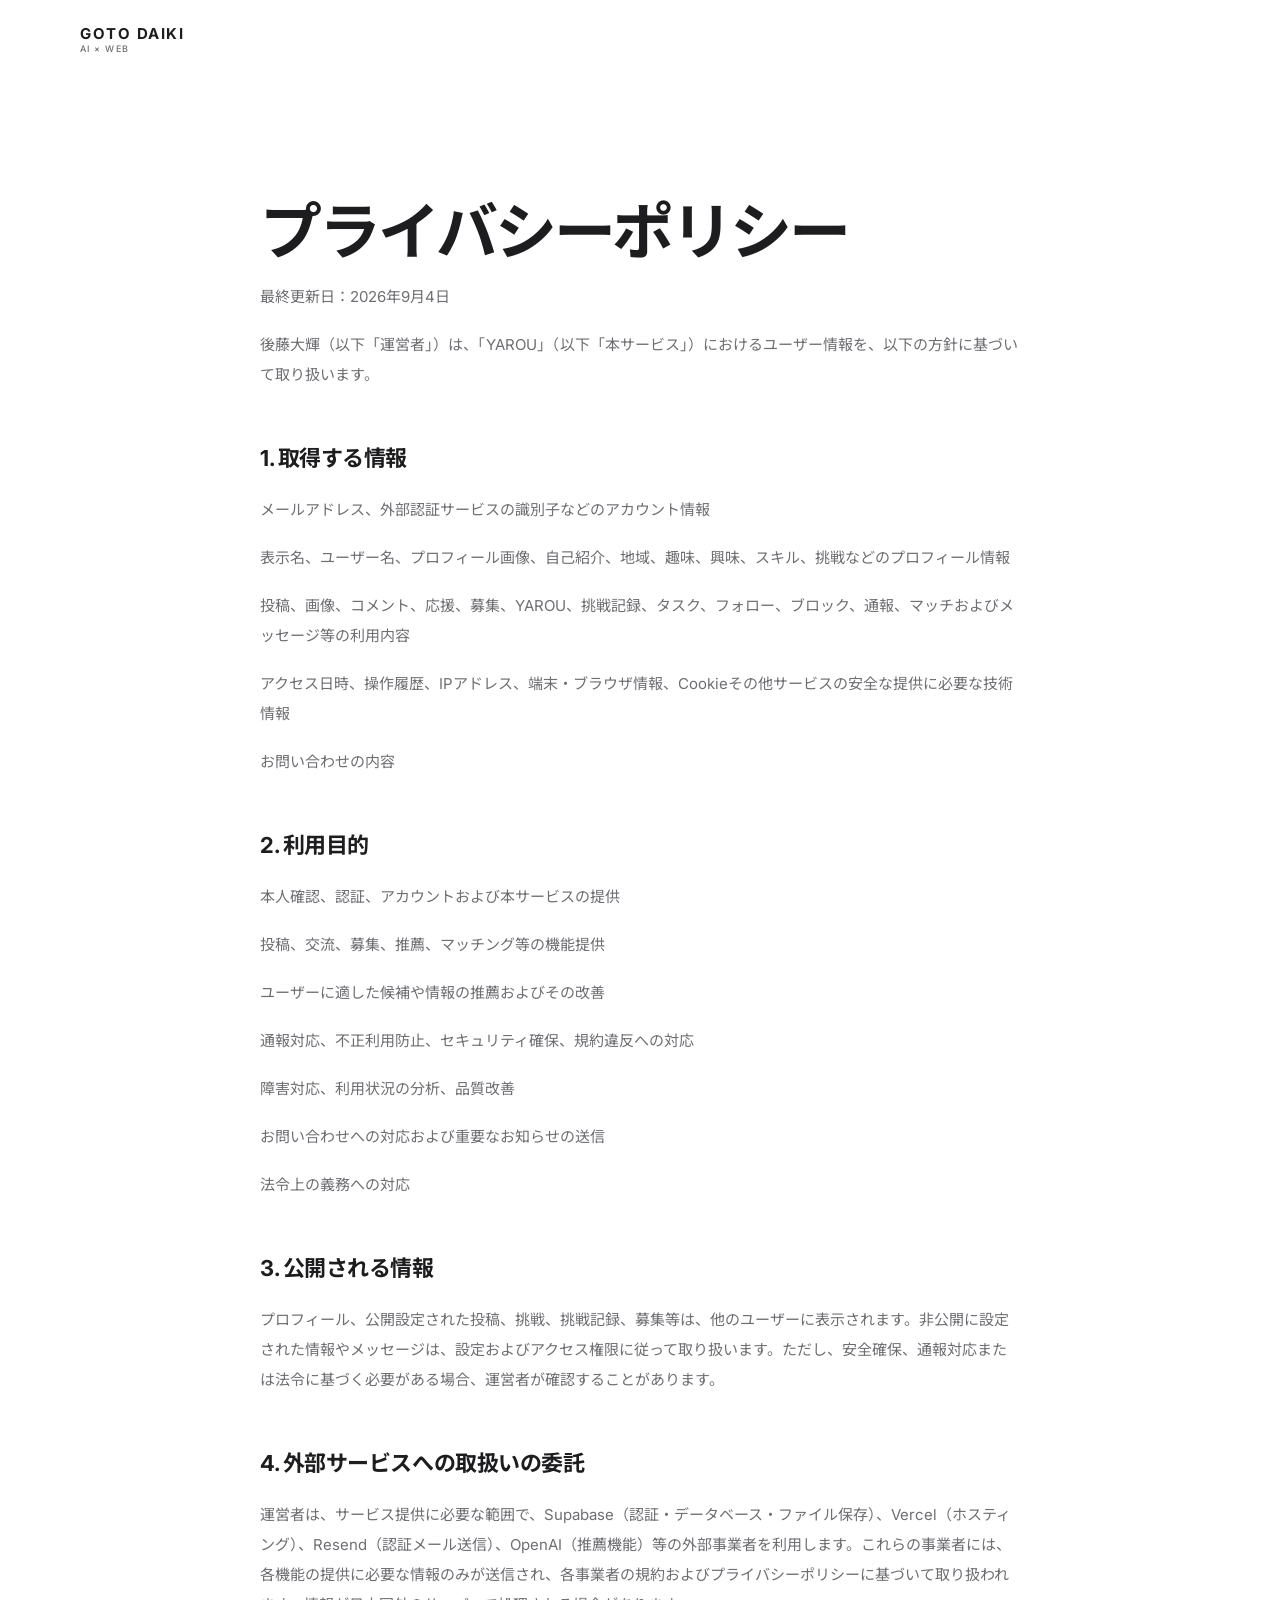
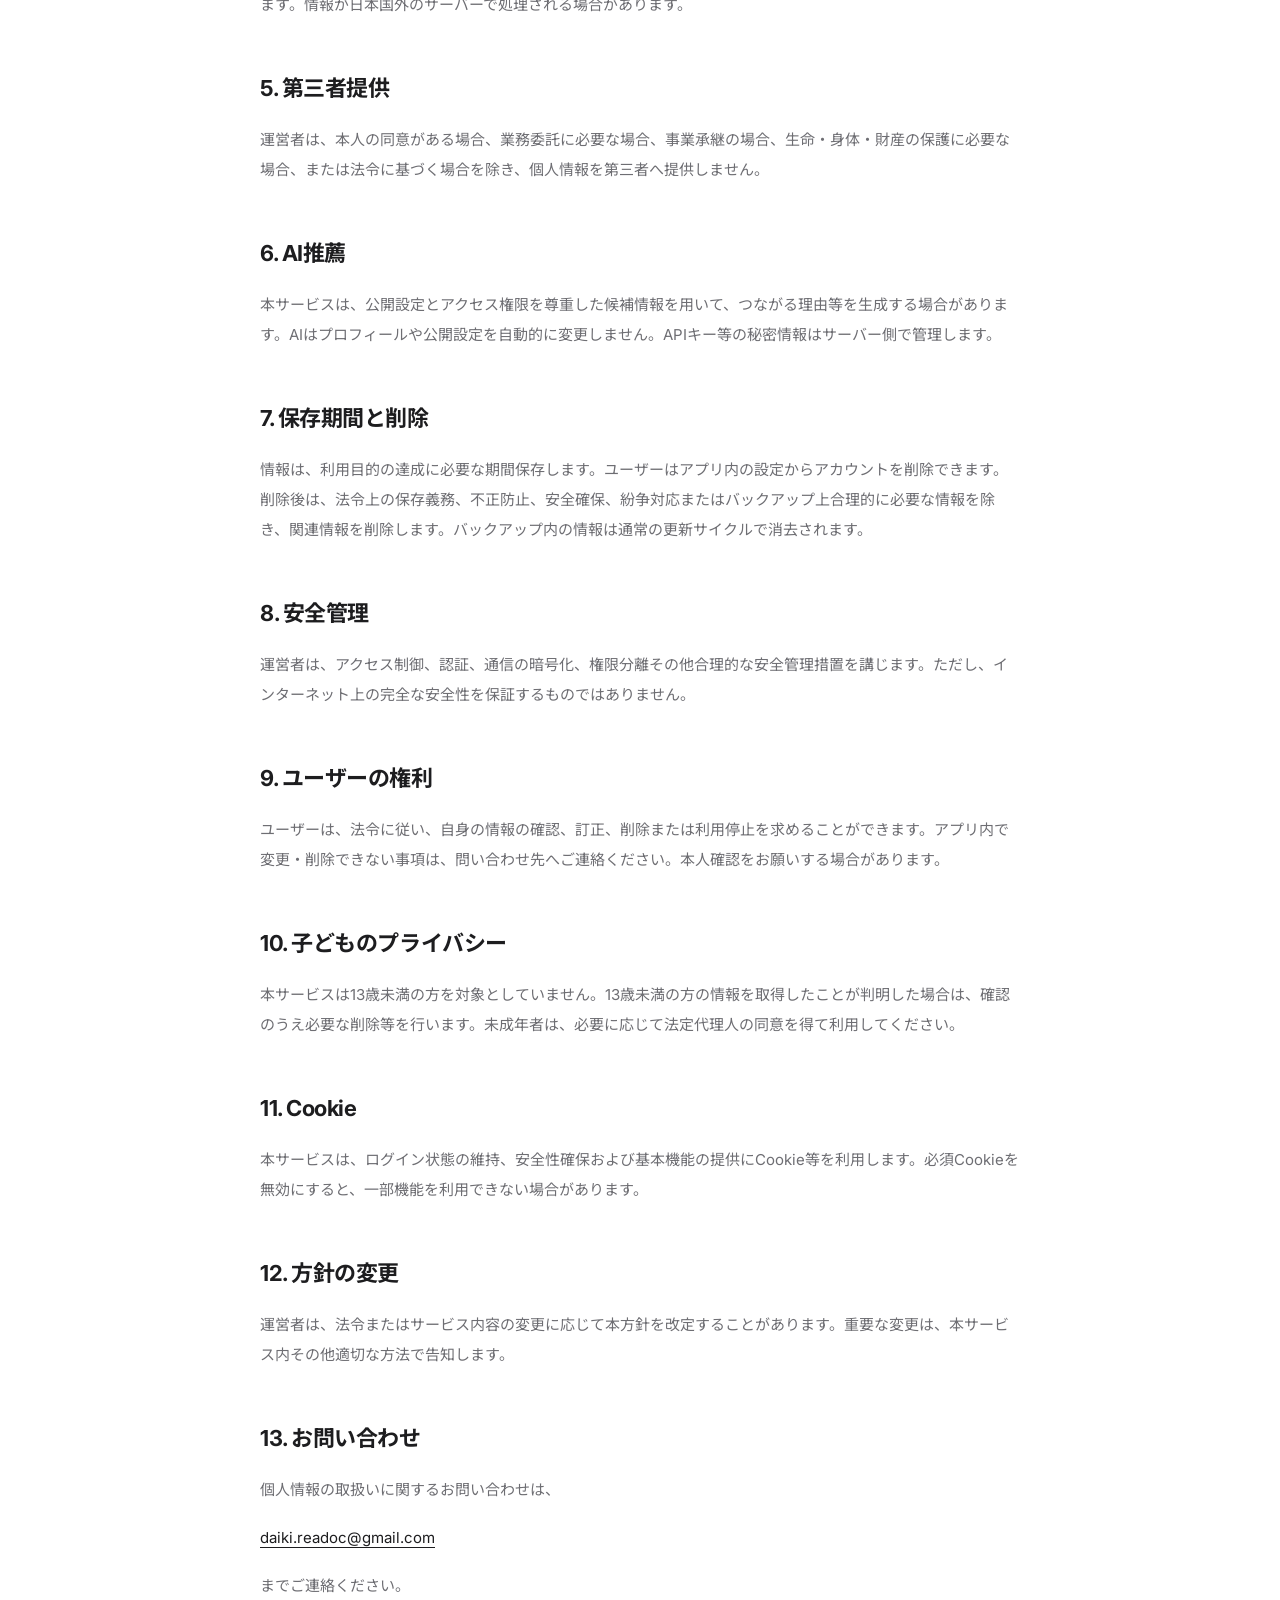
==== yarou/privacy/index.html @ 2304eab0 "Add YAROU privacy policy" ====
<!DOCTYPE html>
<html lang="ja">
<head>
  <!-- Google tag (gtag.js) -->
  <script async src="https://www.googletagmanager.com/gtag/js?id=G-G6S5EXK9KP"></script>
  <script>
    window.dataLayer = window.dataLayer || [];
    function gtag(){dataLayer.push(arguments);}
    gtag('js', new Date());

    gtag('config', 'G-G6S5EXK9KP');
  </script>
  <meta charset="UTF-8" />
  <meta name="viewport" content="width=device-width, initial-scale=1.0" />
  <title>プライバシーポリシー | YAROU</title>
  <link rel="canonical" href="https://gotodaiki.com/yarou/privacy" />
  <link rel="preconnect" href="https://fonts.googleapis.com">
  <link rel="preconnect" href="https://fonts.gstatic.com" crossorigin>
  <link href="https://fonts.googleapis.com/css2?family=Inter:wght@400;500;600;700;800&family=Noto+Sans+JP:wght@300;400;500;600;700;800&display=swap" rel="stylesheet">
  <link rel="stylesheet" href="../../style.css" />
</head>
<body class="privacy-page">
  <header class="site-header privacy-header">
    <div class="container header-inner">
      <a href="/" class="logo">
        <span class="logo-main">GOTO DAIKI</span>
        <span class="logo-sub">AI × WEB</span>
      </a>
    </div>
  </header>

  <main class="privacy-main">
    <article class="privacy-content">
      <h1>プライバシーポリシー</h1>

      <p class="privacy-updated">最終更新日：2026年9月4日</p>

      <p class="privacy-intro">後藤大輝（以下「運営者」）は、「YAROU」（以下「本サービス」）におけるユーザー情報を、以下の方針に基づいて取り扱います。</p>

      <section class="privacy-section">
        <h2>1. 取得する情報</h2>

        <p>メールアドレス、外部認証サービスの識別子などのアカウント情報</p>

        <p>表示名、ユーザー名、プロフィール画像、自己紹介、地域、趣味、興味、スキル、挑戦などのプロフィール情報</p>

        <p>投稿、画像、コメント、応援、募集、YAROU、挑戦記録、タスク、フォロー、ブロック、通報、マッチおよびメッセージ等の利用内容</p>

        <p>アクセス日時、操作履歴、IPアドレス、端末・ブラウザ情報、Cookieその他サービスの安全な提供に必要な技術情報</p>

        <p>お問い合わせの内容</p>
      </section>

      <section class="privacy-section">
        <h2>2. 利用目的</h2>

        <p>本人確認、認証、アカウントおよび本サービスの提供</p>

        <p>投稿、交流、募集、推薦、マッチング等の機能提供</p>

        <p>ユーザーに適した候補や情報の推薦およびその改善</p>

        <p>通報対応、不正利用防止、セキュリティ確保、規約違反への対応</p>

        <p>障害対応、利用状況の分析、品質改善</p>

        <p>お問い合わせへの対応および重要なお知らせの送信</p>

        <p>法令上の義務への対応</p>
      </section>

      <section class="privacy-section">
        <h2>3. 公開される情報</h2>

        <p>プロフィール、公開設定された投稿、挑戦、挑戦記録、募集等は、他のユーザーに表示されます。非公開に設定された情報やメッセージは、設定およびアクセス権限に従って取り扱います。ただし、安全確保、通報対応または法令に基づく必要がある場合、運営者が確認することがあります。</p>
      </section>

      <section class="privacy-section">
        <h2>4. 外部サービスへの取扱いの委託</h2>

        <p>運営者は、サービス提供に必要な範囲で、Supabase（認証・データベース・ファイル保存）、Vercel（ホスティング）、Resend（認証メール送信）、OpenAI（推薦機能）等の外部事業者を利用します。これらの事業者には、各機能の提供に必要な情報のみが送信され、各事業者の規約およびプライバシーポリシーに基づいて取り扱われます。情報が日本国外のサーバーで処理される場合があります。</p>
      </section>

      <section class="privacy-section">
        <h2>5. 第三者提供</h2>

        <p>運営者は、本人の同意がある場合、業務委託に必要な場合、事業承継の場合、生命・身体・財産の保護に必要な場合、または法令に基づく場合を除き、個人情報を第三者へ提供しません。</p>
      </section>

      <section class="privacy-section">
        <h2>6. AI推薦</h2>

        <p>本サービスは、公開設定とアクセス権限を尊重した候補情報を用いて、つながる理由等を生成する場合があります。AIはプロフィールや公開設定を自動的に変更しません。APIキー等の秘密情報はサーバー側で管理します。</p>
      </section>

      <section class="privacy-section">
        <h2>7. 保存期間と削除</h2>

        <p>情報は、利用目的の達成に必要な期間保存します。ユーザーはアプリ内の設定からアカウントを削除できます。削除後は、法令上の保存義務、不正防止、安全確保、紛争対応またはバックアップ上合理的に必要な情報を除き、関連情報を削除します。バックアップ内の情報は通常の更新サイクルで消去されます。</p>
      </section>

      <section class="privacy-section">
        <h2>8. 安全管理</h2>

        <p>運営者は、アクセス制御、認証、通信の暗号化、権限分離その他合理的な安全管理措置を講じます。ただし、インターネット上の完全な安全性を保証するものではありません。</p>
      </section>

      <section class="privacy-section">
        <h2>9. ユーザーの権利</h2>

        <p>ユーザーは、法令に従い、自身の情報の確認、訂正、削除または利用停止を求めることができます。アプリ内で変更・削除できない事項は、問い合わせ先へご連絡ください。本人確認をお願いする場合があります。</p>
      </section>

      <section class="privacy-section">
        <h2>10. 子どものプライバシー</h2>

        <p>本サービスは13歳未満の方を対象としていません。13歳未満の方の情報を取得したことが判明した場合は、確認のうえ必要な削除等を行います。未成年者は、必要に応じて法定代理人の同意を得て利用してください。</p>
      </section>

      <section class="privacy-section">
        <h2>11. Cookie</h2>

        <p>本サービスは、ログイン状態の維持、安全性確保および基本機能の提供にCookie等を利用します。必須Cookieを無効にすると、一部機能を利用できない場合があります。</p>
      </section>

      <section class="privacy-section">
        <h2>12. 方針の変更</h2>

        <p>運営者は、法令またはサービス内容の変更に応じて本方針を改定することがあります。重要な変更は、本サービス内その他適切な方法で告知します。</p>
      </section>

      <section class="privacy-section">
        <h2>13. お問い合わせ</h2>

        <p>個人情報の取扱いに関するお問い合わせは、</p>

        <p><a href="mailto:daiki.readoc@gmail.com">daiki.readoc@gmail.com</a></p>

        <p>までご連絡ください。</p>
      </section>
    </article>
  </main>
</body>
</html>
---- style.css ----
/* ==========================================================================
   Tokens
   ========================================================================== */
* {
  box-sizing: border-box;
}

:root {
  --white: #ffffff;
  --ink: #1d1d1f;
  --ink-soft: #6e6e73;
  --line: rgba(0, 0, 0, 0.08);
  --line-strong: rgba(0, 0, 0, 0.16);

  --glass-bg: rgba(255, 255, 255, 0.55);
  --glass-border: rgba(255, 255, 255, 0.6);
  --glass-shadow: 0 20px 60px rgba(0, 0, 0, 0.08);

  --ease: cubic-bezier(.16, 1, .3, 1);
  --font: -apple-system, BlinkMacSystemFont, "Inter", "Hiragino Sans",
    "Hiragino Kaku Gothic ProN", "Noto Sans JP", "Yu Gothic", sans-serif;
}

html {
  scroll-behavior: smooth;
}

body {
  margin: 0;
  font-family: var(--font);
  color: var(--ink);
  background: var(--white);
  line-height: 1.85;
  -webkit-font-smoothing: antialiased;
  text-rendering: optimizeLegibility;
  overflow-x: hidden;
}

a {
  color: inherit;
  text-decoration: none;
}

img {
  max-width: 100%;
  display: block;
}

.container {
  width: min(1120px, calc(100% - 48px));
  margin: 0 auto;
  position: relative;
}

/* Subtle film-grain overlay for a premium, tactile finish */
.grain {
  position: fixed;
  inset: 0;
  pointer-events: none;
  z-index: 2;
  opacity: 0.025;
  mix-blend-mode: multiply;
  background-image: url("data:image/svg+xml,%3Csvg xmlns='http://www.w3.org/2000/svg' width='120' height='120'%3E%3Cfilter id='n'%3E%3CfeTurbulence type='fractalNoise' baseFrequency='0.9' numOctaves='2' stitchTiles='stitch'/%3E%3C/filter%3E%3Crect width='100%25' height='100%25' filter='url(%23n)'/%3E%3C/svg%3E");
}

/* ==========================================================================
   Scroll reveal
   ========================================================================== */
.reveal {
  opacity: 0;
  transform: translateY(28px);
  transition: opacity .9s var(--ease), transform .9s var(--ease);
  transition-delay: var(--reveal-delay, 0s);
  will-change: opacity, transform;
}

.reveal.is-visible {
  opacity: 1;
  transform: translateY(0);
}

/* Buttons fade up into view on scroll, independent of hover/active transforms */
.btn-reveal {
  opacity: 0;
  transform: translateY(20px);
  transition: opacity .6s ease-out, transform .6s ease-out;
  transition-delay: var(--reveal-delay, 0s);
  will-change: opacity, transform;
}

.btn-reveal.is-visible {
  opacity: 1;
  transform: translateY(0);
}

@media (prefers-reduced-motion: reduce) {
  html {
    scroll-behavior: auto;
  }
  .reveal,
  .btn-reveal {
    opacity: 1;
    transform: none;
    transition: none;
  }
  .blob {
    animation: none !important;
  }
}

/* ==========================================================================
   Glass utilities
   ========================================================================== */
.glass {
  background: var(--glass-bg);
  border: 1px solid var(--glass-border);
  backdrop-filter: blur(24px) saturate(160%);
  -webkit-backdrop-filter: blur(24px) saturate(160%);
  box-shadow: var(--glass-shadow);
}

/* ==========================================================================
   Header
   ========================================================================== */
.site-header {
  position: fixed;
  inset: 0 0 auto 0;
  z-index: 100;
  background: rgba(255, 255, 255, 0.7);
  backdrop-filter: blur(20px) saturate(180%);
  -webkit-backdrop-filter: blur(20px) saturate(180%);
  border-bottom: 1px solid transparent;
  transition: border-color .4s var(--ease), background .4s var(--ease);
}

.site-header.scrolled {
  border-bottom-color: var(--line);
  background: rgba(255, 255, 255, 0.86);
}

.header-inner {
  height: 78px;
  display: flex;
  align-items: center;
  justify-content: space-between;
  gap: 24px;
}

.logo {
  display: flex;
  flex-direction: column;
  gap: 3px;
  line-height: 1;
}

.logo-main {
  font-size: 15px;
  font-weight: 700;
  letter-spacing: .1em;
  color: var(--ink);
}

.logo-sub {
  font-size: 9px;
  font-weight: 500;
  letter-spacing: .16em;
  color: var(--ink-soft);
}

.nav {
  display: flex;
  gap: 36px;
  font-size: 13px;
  font-weight: 500;
  color: var(--ink-soft);
  margin: 0 auto;
}

.nav a {
  position: relative;
  padding: 6px 0;
  transition: color .25s var(--ease);
}

.nav a::after {
  content: "";
  position: absolute;
  left: 0;
  right: 100%;
  bottom: 0;
  height: 1px;
  background: var(--ink);
  transition: right .3s var(--ease);
}

.nav a:hover,
.nav a.active {
  color: var(--ink);
}

.nav a:hover::after,
.nav a.active::after {
  right: 0;
}

.header-actions {
  display: flex;
  align-items: center;
  gap: 18px;
}

.menu-button {
  display: none;
  border: 0;
  background: transparent;
  padding: 8px;
  width: 40px;
  height: 40px;
  cursor: pointer;
}

.menu-button span {
  display: block;
  width: 20px;
  height: 1.5px;
  margin: 5px auto;
  background: var(--ink);
  transition: transform .3s var(--ease), opacity .3s var(--ease);
}

.menu-button[aria-expanded="true"] span:first-child {
  transform: translateY(6.5px) rotate(45deg);
}

.menu-button[aria-expanded="true"] span:last-child {
  transform: translateY(-6.5px) rotate(-45deg);
}

/* Fullscreen mobile nav */
.mobile-nav {
  position: fixed;
  inset: 0;
  z-index: 90;
  display: flex;
  align-items: center;
  justify-content: center;
  background: rgba(255, 255, 255, 0.78);
  backdrop-filter: blur(30px) saturate(180%);
  -webkit-backdrop-filter: blur(30px) saturate(180%);
  opacity: 0;
  visibility: hidden;
  transform: translateY(-8px);
  transition: opacity .4s var(--ease), transform .4s var(--ease), visibility .4s;
}

.mobile-nav.open {
  opacity: 1;
  visibility: visible;
  transform: translateY(0);
}

.mobile-nav nav {
  display: flex;
  flex-direction: column;
  align-items: center;
  gap: 28px;
}

.mobile-nav a {
  font-size: 26px;
  font-weight: 600;
  letter-spacing: -.02em;
}

.mobile-nav-cta {
  margin-top: 12px;
  padding: 14px 30px;
  border-radius: 9999px;
  background: #000000;
  color: #ffffff;
  border: 1px solid #000000;
  box-shadow: 0 6px 18px rgba(0, 0, 0, 0.1);
  font-size: 15px !important;
  font-weight: 600 !important;
  transition: background .25s var(--ease), color .25s var(--ease),
    transform .25s var(--ease), box-shadow .25s var(--ease);
}

.mobile-nav-cta:hover {
  background: #ffffff;
  color: #000000;
  transform: translateY(-2px);
  box-shadow: 0 10px 24px rgba(0, 0, 0, 0.1);
}

.mobile-nav-cta:active {
  transform: scale(0.98);
  transition-duration: .12s;
}

/* ==========================================================================
   Buttons
   ========================================================================== */
.button {
  display: inline-flex;
  min-height: 50px;
  padding: 0 26px;
  align-items: center;
  justify-content: center;
  border-radius: 9999px;
  font-size: 14px;
  font-weight: 600;
  letter-spacing: -.01em;
  font-family: inherit;
  cursor: pointer;
  background: #000000;
  color: #ffffff;
  border: 1px solid #000000;
  box-shadow: 0 6px 18px rgba(0, 0, 0, 0.1);
  transition: background .25s var(--ease), color .25s var(--ease),
    transform .25s var(--ease), box-shadow .25s var(--ease);
  white-space: nowrap;
}

.button:hover {
  background: #ffffff;
  color: #000000;
  border-color: #000000;
  transform: translateY(-2px);
  box-shadow: 0 10px 24px rgba(0, 0, 0, 0.1);
}

.button:active {
  transform: scale(0.98);
  transition-duration: .12s;
}

.button.small {
  min-height: 38px;
  padding: 0 18px;
  font-size: 13px;
}

.button.full {
  width: 100%;
}

/* ==========================================================================
   Hero
   ========================================================================== */
.hero {
  position: relative;
  min-height: 100vh;
  display: flex;
  flex-direction: column;
  align-items: center;
  justify-content: center;
  padding: 140px 0 80px;
  text-align: center;
  overflow: hidden;
}

.hero-bg {
  position: absolute;
  inset: 0;
  z-index: -1;
  overflow: hidden;
}

.blob {
  position: absolute;
  border-radius: 50%;
  filter: blur(90px);
  opacity: .5;
}

.blob-a {
  width: 620px;
  height: 620px;
  top: -220px;
  right: -180px;
  background: radial-gradient(circle, rgba(0, 0, 0, .05), transparent 70%);
  animation: float-a 22s ease-in-out infinite;
}

.blob-b {
  width: 520px;
  height: 520px;
  bottom: -220px;
  left: -160px;
  background: radial-gradient(circle, rgba(0, 0, 0, .035), transparent 70%);
  animation: float-b 26s ease-in-out infinite;
}

@keyframes float-a {
  0%, 100% { transform: translate(0, 0); }
  50% { transform: translate(-40px, 50px); }
}

@keyframes float-b {
  0%, 100% { transform: translate(0, 0); }
  50% { transform: translate(50px, -40px); }
}

.hero-inner {
  max-width: 880px;
}

.eyebrow {
  margin: 0 0 22px;
  font-size: 12px;
  letter-spacing: .28em;
  font-weight: 600;
  color: var(--ink-soft);
  text-transform: uppercase;
}

h1 {
  margin: 0;
  font-size: clamp(46px, 8.5vw, 104px);
  line-height: 1.05;
  letter-spacing: -.045em;
  font-weight: 700;
}

.hero-name {
  display: block;
  margin-bottom: 22px;
  color: var(--ink-soft);
  font-size: 12px;
  font-weight: 600;
  line-height: 1;
  letter-spacing: .18em;
}

.hero-jp {
  margin: 18px 0 0;
  font-size: 17px;
  font-weight: 500;
  letter-spacing: .01em;
  color: var(--ink-soft);
}

.hero-tagline {
  margin: 14px 0 0;
  font-size: 15px;
  font-weight: 300;
  letter-spacing: .12em;
  color: #5c5c5f;
}

.hero-copy {
  margin: 18px auto 0;
  max-width: 560px;
  font-size: 18px;
  font-weight: 400;
  color: var(--ink-soft);
}

.hero-actions {
  display: flex;
  gap: 14px;
  justify-content: center;
  margin-top: 42px;
}

.hero-pillars {
  margin-top: 90px;
}

.pillars-bar {
  display: flex;
  border-radius: 22px;
  padding: 6px;
  gap: 6px;
}

.pillar {
  flex: 1;
  display: flex;
  flex-direction: column;
  align-items: center;
  gap: 8px;
  padding: 22px 14px;
  border-radius: 16px;
  transition: background .3s var(--ease);
}

.pillar:hover {
  background: rgba(255, 255, 255, 0.6);
}

.pillar-index {
  font-size: 11px;
  font-weight: 700;
  letter-spacing: .1em;
  color: var(--ink-soft);
}

.pillar-name {
  font-size: 13px;
  font-weight: 600;
  letter-spacing: .04em;
}

/* ==========================================================================
   Sections
   ========================================================================== */
.section {
  padding: 160px 0;
  position: relative;
}

.section-number {
  margin: 0 0 18px;
  font-size: 12px;
  font-weight: 600;
  letter-spacing: .12em;
  color: var(--ink-soft);
  text-transform: uppercase;
}

h2 {
  margin: 0 0 60px;
  font-size: clamp(36px, 5.5vw, 64px);
  line-height: 1.15;
  letter-spacing: -.04em;
  font-weight: 700;
}

.lead {
  font-size: 21px;
  font-weight: 600;
  line-height: 1.6;
  letter-spacing: -.01em;
}

.section-heading-jp {
  margin: -46px 0 60px;
  font-size: 15px;
  font-weight: 500;
  letter-spacing: .01em;
  color: var(--ink-soft);
}

.title-with-badge {
  margin-bottom: 44px;
}

.title-with-badge h2 {
  margin-bottom: 16px;
}

.title-with-badge .section-heading-jp {
  margin: -2px 0 16px;
}

p {
  color: var(--ink-soft);
}

.lead,
h1, h2, h3,
.pillar-name,
.card h3 {
  color: var(--ink);
}

/* Profile */
.profile-grid {
  display: grid;
  grid-template-columns: .72fr 1.28fr;
  gap: 88px;
  align-items: start;
}

.profile-photo {
  width: 100%;
  max-width: 330px;
  justify-self: center;
}

.profile-image {
  display: block;
  width: 100%;
  height: auto;
  border-radius: 28px;
  object-fit: cover;
  object-position: center 42%;
}

.profile-content p {
  margin-top: 0;
}

.profile-social {
  justify-content: flex-start;
}

.social-links {
  display: flex;
  flex-wrap: wrap;
  gap: 12px;
  margin-top: 34px;
}

.social-links a {
  display: inline-flex;
  align-items: center;
  gap: 9px;
  padding: 11px 20px;
  border-radius: 9999px;
  font-size: 13px;
  font-weight: 600;
  background: #000000;
  color: #ffffff;
  border: 1px solid #000000;
  transition: background .25s var(--ease), color .25s var(--ease),
    transform .25s var(--ease);
}

.social-links a:hover {
  background: #ffffff;
  color: #000000;
  transform: translateY(-2px);
}

.social-links a:active {
  transform: scale(0.98);
  transition-duration: .12s;
}

.social-icon {
  display: inline-flex;
  flex-shrink: 0;
}

.social-icon svg {
  width: 16px;
  height: 16px;
  display: block;
}

.section-divide {
  border-top: 1px solid var(--line);
}

.section-intro {
  max-width: 640px;
  margin: -28px 0 56px;
  font-size: 18px;
}

.cards {
  display: grid;
  grid-template-columns: 1fr 1fr;
  gap: 24px;
}

.card {
  padding: 38px;
  border-radius: 26px;
}

.app-card {
  min-height: 420px;
  display: flex;
  flex-direction: column;
  background: var(--white);
  border: 1px solid var(--line);
  box-shadow: 0 24px 60px rgba(0, 0, 0, 0.06);
  transition: transform .5s var(--ease), border-color .5s var(--ease), box-shadow .5s var(--ease);
}

.app-card:hover {
  transform: translateY(-6px);
  border-color: var(--line-strong);
  box-shadow: 0 30px 70px rgba(0, 0, 0, 0.09);
}

/* Status indicator — intentionally static (no hover/focus feedback) so it
   can never be mistaken for a clickable button. */
.card-title-row {
  display: flex;
  align-items: center;
  gap: 14px;
  margin: 0 0 8px;
}

.card .card-title-row h3 {
  margin: 0;
}

.badge-outline {
  display: inline-flex;
  align-items: center;
  flex-shrink: 0;
  height: 32px;
  padding: 0 16px;
  border-radius: 9999px;
  background: #ffffff;
  color: #000000;
  border: 1px solid #000000;
  font-size: 12px;
  font-weight: 600;
  letter-spacing: .12em;
  cursor: default;
}

.card h3 {
  margin: 30px 0 4px;
  font-size: 36px;
  letter-spacing: -.03em;
  font-weight: 700;
}

.card-subtitle {
  margin: 0 0 26px;
  color: var(--ink);
  font-weight: 600;
}

.feature-list {
  display: flex;
  flex-wrap: wrap;
  gap: 8px;
  margin-top: auto;
  padding-top: 28px;
}

.feature-list span {
  padding: 8px 12px;
  border-radius: 8px;
  background: var(--white);
  border: 1px solid var(--line);
  color: var(--ink);
  font-size: 12px;
  font-weight: 500;
}

/* Single, wide, centered app card */
.cards.cards-single {
  grid-template-columns: 1fr;
  max-width: 900px;
  margin: 0 auto;
}

.card-wide {
  min-height: auto;
  display: block;
  padding: 72px;
}

.card-wide-grid {
  display: grid;
  grid-template-columns: 1.4fr 1fr;
  gap: 64px;
  align-items: center;
}

.card-wide-aside {
  padding-left: 56px;
  border-left: 1px solid var(--line);
}

.card-wide-aside-label {
  margin: 0 0 22px;
  font-size: 11px;
  font-weight: 700;
  letter-spacing: .14em;
  color: var(--ink-soft);
}

.feature-list-vertical {
  flex-direction: column;
  align-items: flex-start;
  gap: 12px;
  margin-top: 0;
  padding-top: 0;
}

.feature-list-vertical span {
  width: 100%;
}

/* Web section */
.web-grid {
  display: grid;
  grid-template-columns: 1.05fr .95fr;
  gap: 72px;
  align-items: start;
}

.price-plans {
  display: grid;
  gap: 24px;
}

.check-list {
  list-style: none;
  padding: 0;
  margin: 34px 0 0;
}

.check-list li {
  padding: 15px 0;
  border-bottom: 1px solid var(--line);
  color: var(--ink-soft);
}

.check-list li::before {
  content: "✓";
  margin-right: 12px;
  color: var(--ink);
  font-weight: 800;
}

.price-card {
  padding: 40px;
  border-radius: 28px;
}

.price-plan-number {
  margin: 0 0 14px;
  color: var(--ink-soft);
  font-size: 10px;
  font-weight: 700;
  letter-spacing: .16em;
}

.price-head {
  display: flex;
  align-items: center;
  justify-content: space-between;
  flex-wrap: wrap;
  gap: 10px 12px;
}

.price-label {
  margin: 0;
  font-size: 11px;
  color: var(--ink-soft);
  font-weight: 700;
  letter-spacing: .16em;
}

.price-badge {
  flex-shrink: 0;
  padding: 8px 16px;
  border-radius: 9999px;
  background: #ffffff;
  border: 1px solid #111111;
  color: #111111;
  font-size: 12px;
  font-weight: 600;
  letter-spacing: .12em;
  cursor: default;
}

.price-rows {
  display: flex;
  flex-direction: column;
  gap: 16px;
  margin: 22px 0 4px;
}

.price-row {
  display: flex;
  align-items: baseline;
  justify-content: space-between;
  gap: 12px;
}

.price-row-single {
  justify-content: flex-end;
}

.price-row-label {
  font-size: 14px;
  font-weight: 600;
  color: var(--ink-soft);
}

.price-row-value {
  font-size: clamp(28px, 4vw, 34px);
  font-weight: 700;
  letter-spacing: -.03em;
  color: var(--ink);
}

.price-row-value small {
  margin-left: 3px;
  font-size: 14px;
  font-weight: 700;
}

.price-support-note {
  margin: 16px 0 22px;
  text-align: center;
  font-size: 12.5px;
  font-weight: 400;
  line-height: 1.6;
  color: #777777;
}

.price-support-note + hr {
  margin-top: 0;
}

.price-description {
  margin: 18px 0 0;
  font-size: 14px;
  line-height: 1.9;
  color: var(--ink-soft);
}

.price-check-list {
  margin-top: 24px;
}

.price-check-list li {
  padding: 11px 0;
  font-size: 13px;
}

.price-recommendation {
  margin: 26px 0 0;
  padding: 16px 18px;
  border: 1px solid var(--line);
  border-radius: 14px;
  color: var(--ink);
  font-size: 13px;
  font-weight: 600;
  line-height: 1.7;
}

.price-recommendation span {
  display: block;
  margin-bottom: 2px;
  color: var(--ink-soft);
  font-size: 10px;
  font-weight: 700;
  letter-spacing: .12em;
}

.price-card hr {
  border: 0;
  border-top: 1px solid var(--line);
  margin: 30px 0;
}

.works {
  margin-top: 110px;
}

.works-head {
  display: flex;
  align-items: center;
  justify-content: space-between;
  margin-bottom: 22px;
}

.works-title-group {
  display: flex;
  flex-direction: column;
  gap: 4px;
}

.works-head h3 {
  margin: 0;
  font-size: 24px;
  font-weight: 700;
}

.works-title-jp {
  margin: 0;
  font-size: 12px;
  font-weight: 500;
  letter-spacing: .02em;
  color: var(--ink-soft);
}

.works-head span {
  color: var(--ink-soft);
  font-size: 11px;
  letter-spacing: .15em;
}

.work-grid {
  display: grid;
  grid-template-columns: repeat(3, 1fr);
  gap: 18px;
}

.work-item {
  aspect-ratio: 4 / 3;
  display: grid;
  place-items: center;
  border-radius: 20px;
  background: var(--white);
  color: var(--ink-soft);
  font-size: 11px;
  font-weight: 700;
  letter-spacing: .12em;
  border: 1px dashed var(--line-strong);
  transition: transform .4s var(--ease);
}

.work-item:hover {
  transform: translateY(-4px);
}

.yarou-grid {
  display: grid;
  grid-template-columns: 1fr 1fr;
  gap: 88px;
  align-items: start;
}

.yarou-copy h2 {
  margin: 12px 0 20px;
  font-size: clamp(72px, 9vw, 132px);
  line-height: .84;
  letter-spacing: -.075em;
}

.yarou-status-group {
  display: flex;
  flex-wrap: wrap;
  gap: 10px;
  margin-bottom: 28px;
}

.yarou-status {
  display: inline-flex;
  align-items: center;
  gap: 8px;
  padding: 8px 12px;
  border: 1px solid var(--line-strong);
  border-radius: 999px;
  color: var(--ink-soft);
  font-size: 10px;
  font-weight: 700;
  letter-spacing: .14em;
}

.yarou-status span {
  width: 7px;
  height: 7px;
  border-radius: 50%;
  background: #4a4a4a;
  box-shadow: 0 0 0 5px rgba(0, 0, 0, .1);
}

.yarou-tagline {
  margin: 0;
  color: var(--ink);
  font-size: clamp(24px, 3vw, 38px);
  font-weight: 700;
  line-height: 1.35;
  letter-spacing: -.04em;
}

.yarou-content .lead {
  margin-top: 0;
}

.yarou-actions {
  display: flex;
  flex-wrap: wrap;
  gap: 12px;
  margin-top: 30px;
}

.yarou-button {
  flex: 1;
  min-width: 0;
}

.yarou-app-button[aria-disabled="true"] {
  cursor: default;
}

.yarou-privacy-button {
  flex: 0 0 100%;
  background: #ffffff;
  color: #1d1d1f;
  border-color: var(--line-strong);
  box-shadow: none;
}

.yarou-privacy-button:hover {
  background: #f5f5f5;
  color: #000000;
  border-color: #000000;
  box-shadow: none;
}

/* YAROU privacy policy */
.privacy-page {
  min-height: 100vh;
  background: var(--white);
}

.privacy-header {
  position: relative;
}

.privacy-main {
  padding: 120px 0 140px;
}

.privacy-content {
  width: min(100% - 40px, 760px);
  margin: 0 auto;
}

.privacy-content h1 {
  margin: 0 0 16px;
  font-size: clamp(36px, 6vw, 62px);
  line-height: 1.08;
  letter-spacing: -.05em;
}

.privacy-updated {
  margin: 0 0 54px;
  color: var(--ink-soft);
  font-size: 14px;
}

.privacy-intro {
  margin-bottom: 56px;
}

.privacy-section {
  margin-top: 52px;
}

.privacy-section h2 {
  margin: 0 0 20px;
  font-size: 22px;
  line-height: 1.5;
  letter-spacing: -.02em;
}

.privacy-content p {
  margin: 0 0 18px;
  color: var(--ink-soft);
  font-size: 15px;
  line-height: 2;
}

.privacy-content a {
  color: var(--ink);
  text-decoration: underline;
  text-underline-offset: 4px;
}

/* Contact */
.contact-section {
  text-align: center;
}

.contact-inner {
  max-width: 820px;
}

.contact-inner h2 {
  margin-bottom: 26px;
}

.contact-social {
  justify-content: center;
  margin-top: 40px;
}

/* ==========================================================================
   Sponsor detail modal (PDF viewer)
   ========================================================================== */
.modal-overlay {
  position: fixed;
  inset: 0;
  z-index: 200;
  display: flex;
  align-items: center;
  justify-content: center;
  opacity: 0;
  visibility: hidden;
  transition: opacity .25s var(--ease), visibility .25s;
}

.modal-overlay.open {
  opacity: 1;
  visibility: visible;
}

.modal-backdrop {
  position: absolute;
  inset: 0;
  background: rgba(0, 0, 0, 0.82);
  -webkit-backdrop-filter: blur(6px);
  backdrop-filter: blur(6px);
}

.pdf-modal-panel {
  position: relative;
  display: flex;
  flex-direction: column;
  width: 96vw;
  height: 95vh;
  max-width: 1600px;
  max-height: 95vh;
  background: #ffffff;
  border-radius: 20px;
  overflow: hidden;
  box-shadow: 0 40px 100px rgba(0, 0, 0, 0.35);
  opacity: 0;
  transform: scale(.98) translateY(10px);
  transition: opacity .25s ease-out, transform .25s ease-out;
}

.modal-overlay.open .pdf-modal-panel {
  opacity: 1;
  transform: scale(1) translateY(0);
}

.pdf-modal-header {
  display: flex;
  align-items: flex-start;
  justify-content: space-between;
  flex-wrap: nowrap;
  gap: 16px;
  padding: 28px 32px;
  background: #ffffff;
  border-bottom: 1px solid var(--line);
  flex-shrink: 0;
}

.pdf-modal-title {
  display: flex;
  flex-direction: column;
  gap: 6px;
  min-width: 0;
}

.pdf-modal-title-main {
  font-size: 17px;
  font-weight: 700;
  letter-spacing: .01em;
  color: var(--ink);
  overflow-wrap: break-word;
}

.pdf-modal-title-sub {
  font-size: 11px;
  font-weight: 500;
  letter-spacing: .12em;
  text-transform: uppercase;
  color: var(--ink-soft);
}

.pdf-modal-actions {
  display: flex;
  align-items: center;
  gap: 16px;
  flex-shrink: 0;
}

.pdf-modal-link {
  display: inline-flex;
  align-items: center;
  gap: 4px;
  padding: 8px 12px;
  border-radius: 8px;
  font-size: 13px;
  font-weight: 600;
  color: var(--ink);
  background: transparent;
  white-space: nowrap;
  transition: background .2s var(--ease);
}

.pdf-modal-link:hover {
  background: var(--line);
}

.pdf-modal-body {
  flex: 1;
  min-height: 0;
  background: #f5f5f5;
}

.pdf-frame {
  display: block;
  width: 100%;
  height: 100%;
  border: 0;
  object-fit: contain;
}

.pdf-fallback-inline {
  display: flex;
  flex-direction: column;
  align-items: center;
  justify-content: center;
  gap: 16px;
  width: 100%;
  height: 100%;
  padding: 24px;
  text-align: center;
}

.pdf-fallback-inline p {
  margin: 0;
  font-size: 14px;
  color: var(--ink-soft);
}

.modal-close {
  position: static;
  width: 34px;
  height: 34px;
  border-radius: 50%;
  border: 1px solid #000000;
  background: #000000;
  color: #ffffff;
  font-size: 13px;
  cursor: pointer;
  display: grid;
  place-items: center;
  flex-shrink: 0;
  transition: background .25s var(--ease), color .25s var(--ease), border-color .25s var(--ease), transform .25s var(--ease);
}

.modal-close:hover {
  background: #ffffff;
  color: #000000;
  border-color: #000000;
}

@media (max-width: 640px) {
  .pdf-modal-panel {
    width: 96vw;
    height: 92vh;
    border-radius: 16px;
  }

  .pdf-modal-header {
    align-items: center;
    padding: 16px 16px;
    gap: 10px;
  }

  .pdf-modal-title {
    gap: 4px;
  }

  .pdf-modal-title-main {
    font-size: 14px;
  }

  .pdf-modal-title-sub {
    font-size: 10px;
  }

  .pdf-modal-actions {
    gap: 8px;
  }

  .pdf-modal-link {
    padding: 8px 10px;
    font-size: 12px;
  }

  .modal-close {
    width: 36px;
    height: 36px;
  }
}

@media (max-width: 768px) {
  .pdf-modal-panel {
    width: calc(100vw - 20px);
    height: calc(100vh - 24px);
    height: calc(100dvh - 24px);
    max-width: none;
    max-height: none;
    margin: 12px auto;
    border-radius: 16px;
    overflow: hidden;
  }

  .pdf-modal-header {
    min-height: 96px;
    padding: 18px 16px;
    padding-top: max(18px, env(safe-area-inset-top));
    display: flex;
    align-items: flex-start;
    justify-content: space-between;
    gap: 12px;
    flex-shrink: 0;
  }

  .pdf-modal-title {
    flex: 1;
    min-width: 0;
    gap: 4px;
  }

  .pdf-modal-title-main {
    font-size: 14px;
    overflow-wrap: break-word;
  }

  .pdf-modal-title-sub {
    font-size: 10px;
  }

  .pdf-modal-actions {
    display: flex;
    align-items: center;
    gap: 10px;
    flex-shrink: 0;
  }

  .pdf-modal-link {
    display: inline-flex;
    align-items: center;
    min-height: 44px;
    padding: 8px 4px;
    font-size: 13px;
    font-weight: 600;
    color: #000000;
    background: transparent;
    white-space: nowrap;
  }

  .modal-close {
    width: 44px;
    height: 44px;
    min-width: 44px;
    border-radius: 50%;
    background: #000000;
    color: #ffffff;
    flex-shrink: 0;
  }

  .pdf-modal-body {
    flex: 1;
    min-height: 0;
    overflow: auto;
    padding: 12px;
    padding-bottom: max(12px, env(safe-area-inset-bottom));
    background: #f5f5f5;
  }

  .pdf-frame {
    width: 100%;
    height: 100%;
    border: none;
  }
}

/* Footer */
footer {
  padding: 32px 0;
  background: var(--white);
  color: var(--ink-soft);
  border-top: 1px solid var(--line);
}

.footer-inner {
  display: flex;
  justify-content: space-between;
  font-size: 11px;
  letter-spacing: .1em;
  color: var(--ink-soft);
}

/* ==========================================================================
   Responsive
   ========================================================================== */
@media (max-width: 768px) {
  .yarou-actions {
    flex-direction: column;
    gap: 12px;
  }

  .yarou-button {
    width: 100%;
    text-align: center;
  }

  .yarou-privacy-button {
    flex: none;
  }
}

@media (max-width: 900px) {
  .nav {
    display: none;
  }

  .menu-button {
    display: block;
  }

  .header-actions .button.primary {
    display: none;
  }

  .profile-grid,
  .web-grid,
  .yarou-grid {
    grid-template-columns: 1fr;
    gap: 48px;
  }

  .cards,
  .work-grid {
    grid-template-columns: 1fr;
  }

  .card-wide-grid {
    grid-template-columns: 1fr;
    gap: 32px;
  }

  .card-wide-aside {
    padding-left: 0;
    padding-top: 32px;
    border-left: none;
    border-top: 1px solid var(--line);
  }

  .pillars-bar {
    flex-direction: column;
  }

  .pc {
    display: none;
  }
}

@media (max-width: 640px) {
  .container {
    width: min(100% - 32px, 1120px);
  }

  .hero {
    padding: 120px 0 60px;
  }

  .hero-pillars {
    margin-top: 60px;
  }

  .hero-actions {
    flex-direction: column;
    width: 100%;
  }

  .hero-actions .button {
    width: 100%;
  }

  .section {
    padding: 100px 0;
  }

  .privacy-main {
    padding: 88px 0 100px;
  }

  .privacy-content {
    width: min(100% - 32px, 760px);
  }

  .privacy-updated {
    margin-bottom: 40px;
  }

  .privacy-intro {
    margin-bottom: 44px;
  }

  .privacy-section {
    margin-top: 42px;
  }

  .privacy-section h2 {
    margin-bottom: 16px;
    font-size: 20px;
  }

  .privacy-content p {
    font-size: 14px;
    line-height: 1.95;
  }

  h2 {
    margin-bottom: 40px;
  }

  .card,
  .price-card {
    padding: 28px;
  }

  .app-card {
    min-height: auto;
  }

  .profile-photo {
    width: 85%;
    max-width: 320px;
    margin: 0 auto;
  }

  .social-links {
    flex-direction: column;
    align-items: stretch;
  }

  .social-links a {
    width: 100%;
    justify-content: center;
    padding: 13px 20px;
  }

  .profile-social {
    flex-direction: row;
    align-items: flex-start;
  }

  .profile-social a {
    width: auto;
    justify-content: flex-start;
  }

  .footer-inner {
    flex-direction: column;
    gap: 8px;
    text-align: center;
  }

  .mobile-nav a {
    font-size: 22px;
  }
}

@media (max-width: 768px) {
  .profile-social {
    display: flex;
    flex-direction: row;
    justify-content: center;
    align-items: center;
    width: 100%;
    margin: 32px auto 0;
  }

  .profile-social a {
    display: inline-flex;
    align-items: center;
    justify-content: center;
    width: 85%;
    max-width: 320px;
  }
}

@media (max-width: 768px) {
  .profile-content .lead {
    text-align: center;
    margin: 0 auto 30px;
  }
}

/* ==========================================================================
   Touch devices only — tap feedback (does not affect PC hover/pointer:fine)
   ========================================================================== */
@media (hover: none) and (pointer: coarse) {
  .button:hover {
    background: #000000;
    color: #ffffff;
    border-color: #000000;
    transform: none;
    box-shadow: 0 6px 18px rgba(0, 0, 0, 0.1);
  }

  .mobile-nav-cta:hover {
    background: #000000;
    color: #ffffff;
    transform: none;
    box-shadow: 0 6px 18px rgba(0, 0, 0, 0.1);
  }

  .social-links a:hover {
    background: #000000;
    color: #ffffff;
    transform: none;
  }

  .button:active,
  .mobile-nav-cta:active,
  .social-links a:active {
    transform: scale(0.97);
    opacity: 0.85;
    transition: transform 0.12s ease, opacity 0.12s ease;
  }
}
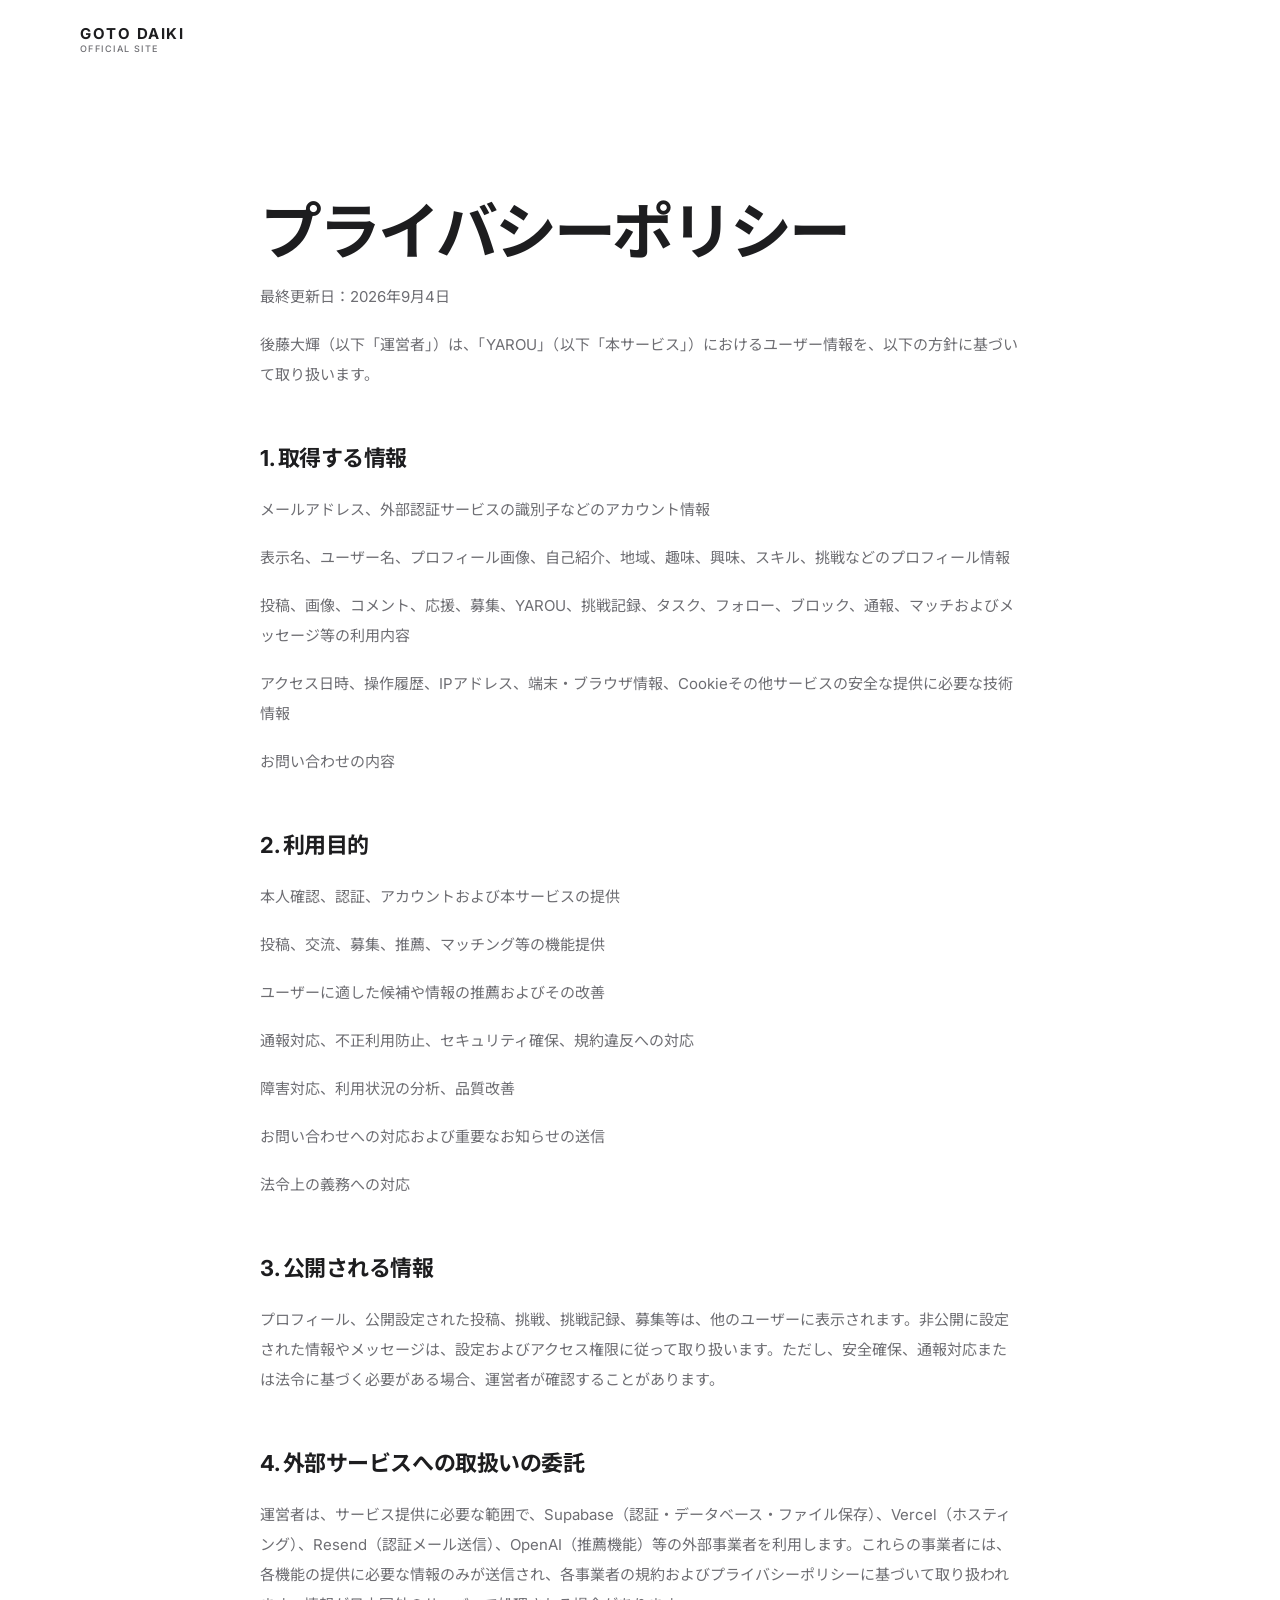
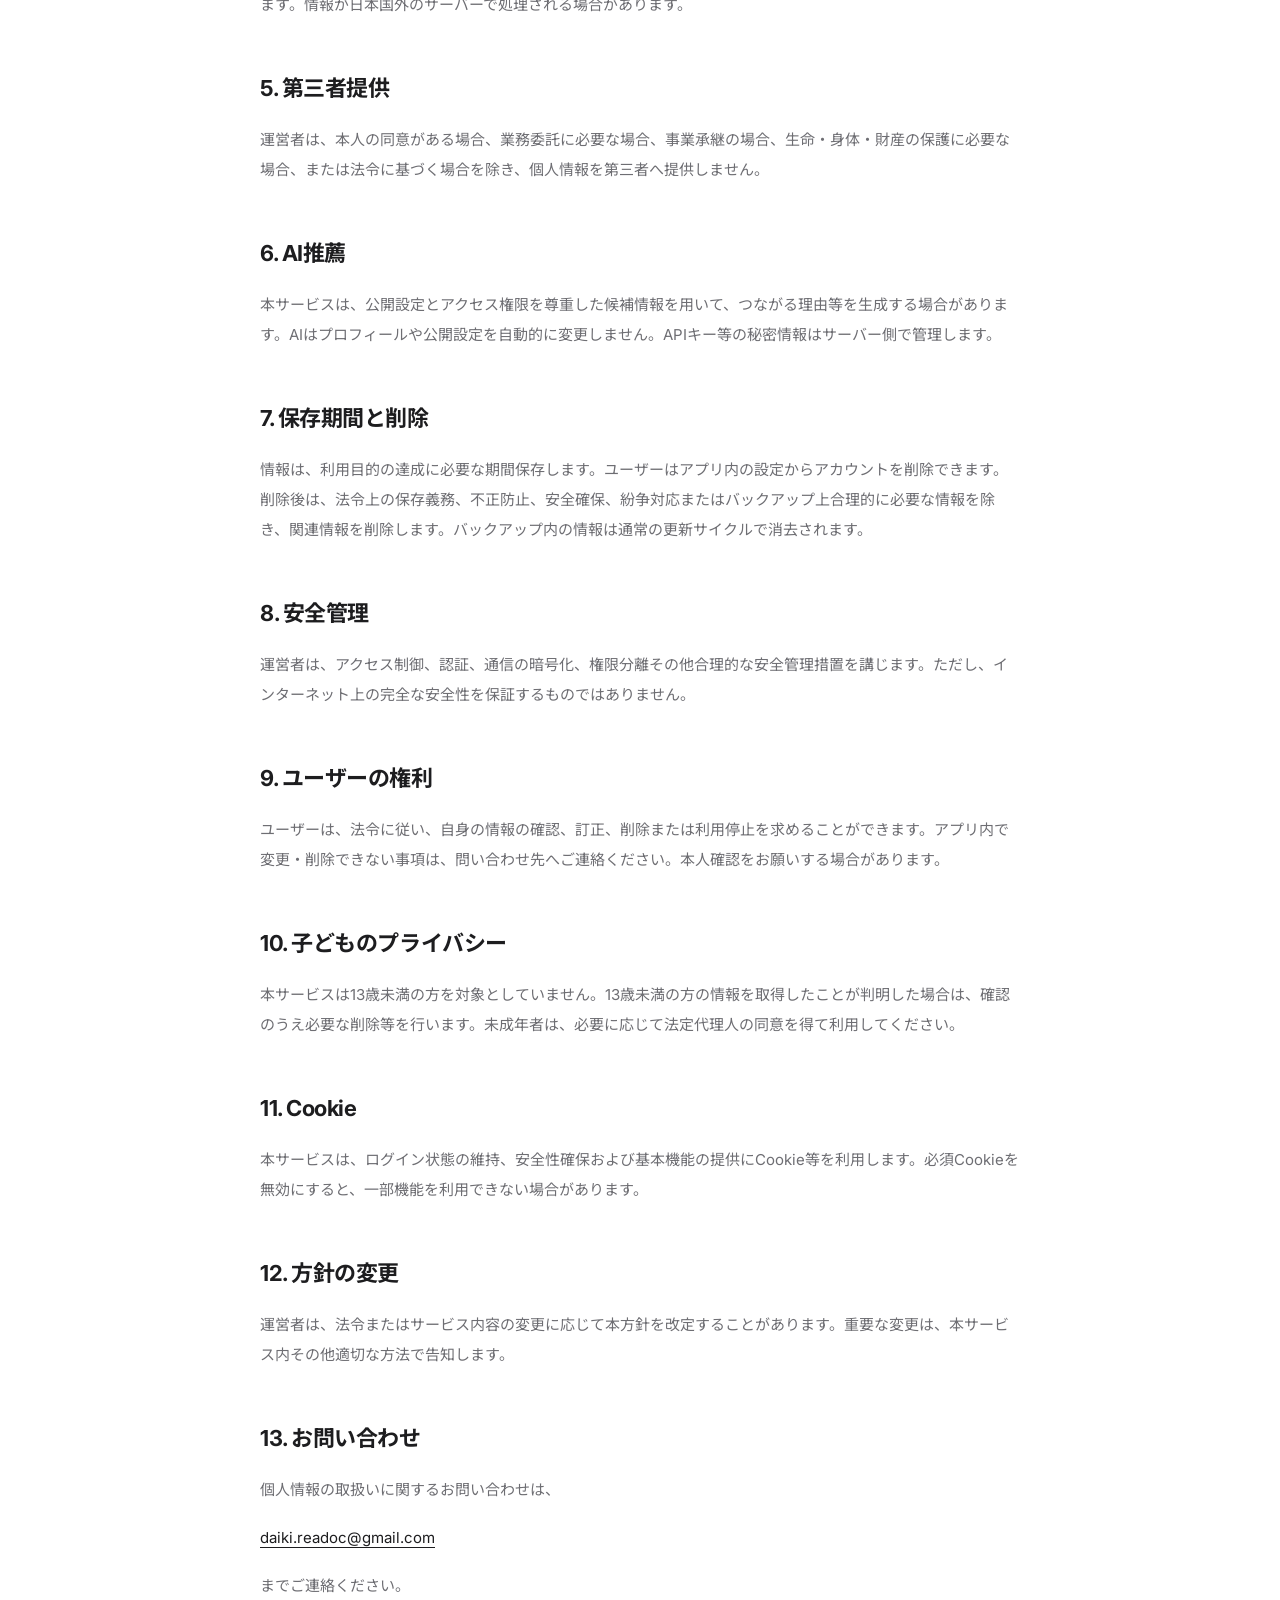
==== commit d8f8b733: "Remove web design business content" ====
--- a/yarou/privacy/index.html
+++ b/yarou/privacy/index.html
@@ -24,7 +24,7 @@
     <div class="container header-inner">
       <a href="/" class="logo">
         <span class="logo-main">GOTO DAIKI</span>
-        <span class="logo-sub">AI × WEB</span>
+        <span class="logo-sub">OFFICIAL SITE</span>
       </a>
     </div>
   </header>
--- a/style.css
+++ b/style.css
@@ -1081,21 +1081,6 @@
   cursor: default;
 }
 
-.yarou-privacy-button {
-  flex: 0 0 100%;
-  background: #ffffff;
-  color: #1d1d1f;
-  border-color: var(--line-strong);
-  box-shadow: none;
-}
-
-.yarou-privacy-button:hover {
-  background: #f5f5f5;
-  color: #000000;
-  border-color: #000000;
-  box-shadow: none;
-}
-
 /* YAROU privacy policy */
 .privacy-page {
   min-height: 100vh;
@@ -1490,10 +1475,6 @@
     width: 100%;
     text-align: center;
   }
-
-  .yarou-privacy-button {
-    flex: none;
-  }
 }
 
 @media (max-width: 900px) {
